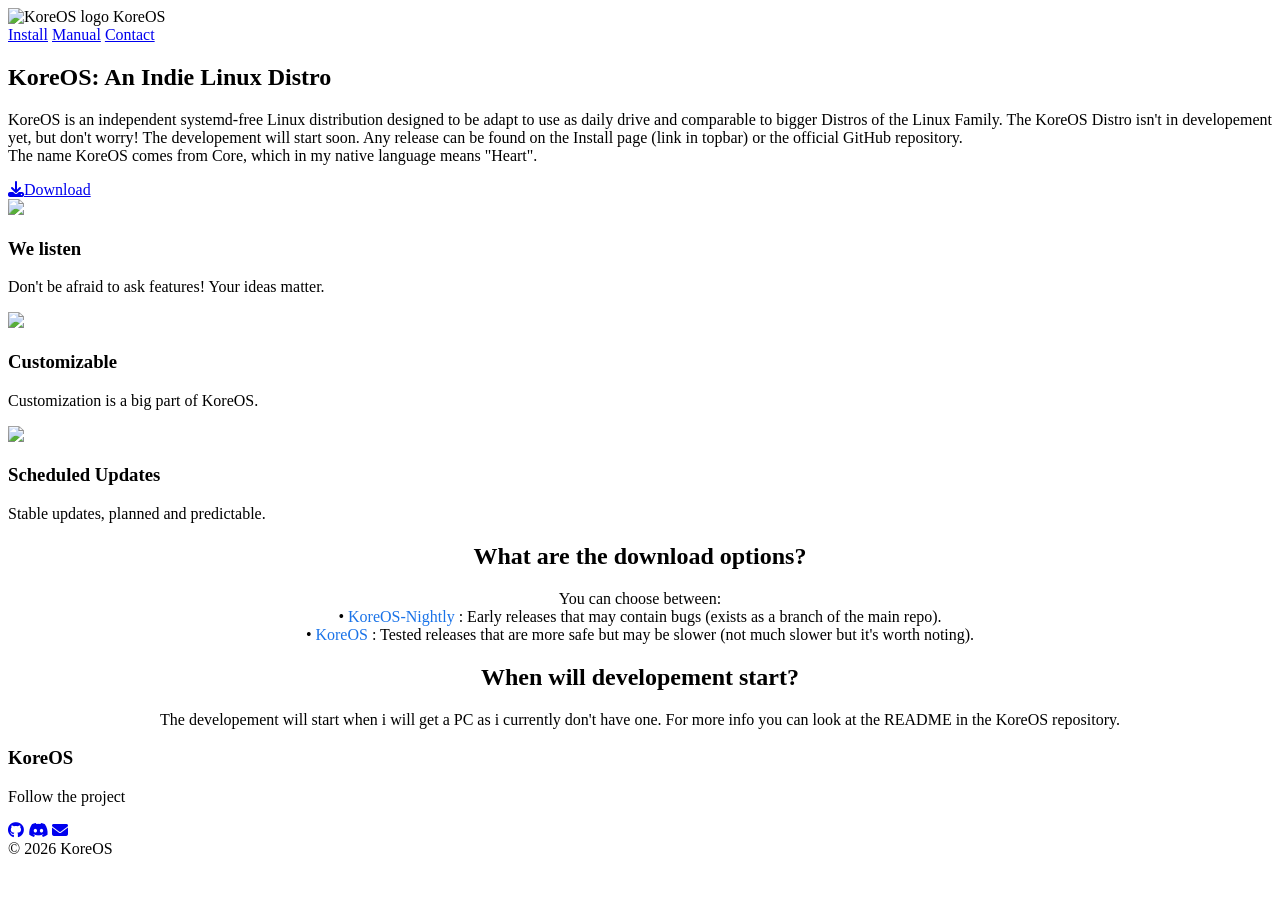
==== index.html @ 4c3ecb5a "adjusted links to the new URLs" ====
<!doctype html>
<html>
  <head>
    <meta name="viewport" content="width=device-width, initial-scale=1.0" />
    <meta
      name="description"
      content="KoreOS is an independent Linux Distribution designed for daily use, offering stability, customization, and a user-focused experience."
    />
    <link rel="stylesheet" href="style.css" />

    <!-- Icons (Font Awesome) -->
    <link
      rel="stylesheet"
      href="https://cdnjs.cloudflare.com/ajax/libs/font-awesome/6.5.0/css/all.min.css"
    />
    <link
      rel="stylesheet"
      href="https://cdn.jsdelivr.net/npm/@fontsource/jetbrains-mono@5.0.20/index.min.css"
    />
    <link
      rel="stylesheet"
      href="https://cdn.jsdelivr.net/npm/@fontsource/fraunces@5.2.9/index.css"
    />

    <link rel="icon" type="image/png" href="icon.png" />
    <title>KoreOS - Linux-Based Operating System</title>
  </head>

  <body>
    <header class="topbar">
      <div class="logo">
        <img src="icon.png" alt="KoreOS logo" />
        <span>KoreOS</span>
      </div>

      <nav class="nav-links">
        <a href="https://The-KoreOS-Project.github.io/Install">Install</a>
        <a href="https://The-KoreOS-Project.github.io/Manual">Manual</a>
        <!--<a href="https://The-KoreOS-Project.github.io/News">News</a>-->
        <a href="mailto:nixdev888@gmail.com">Contact</a>
      </nav>
    </header>

    <!-- HERO -->
    <section class="hero fade">
      <div class="hero-card">
        <h1>KoreOS: An Indie Linux Distro</h1>
        <!-- BUG: Font won't apply and isn't computed -->
        <p>
          KoreOS is an independent systemd-free Linux distribution designed to
          be adapt to use as daily drive and comparable to bigger Distros of the
          Linux Family. The KoreOS Distro isn't in developement yet, but don't
          worry! The developement will start soon. Any release can be found on
          the Install page (link in topbar) or the official GitHub
          repository.<br />The name KoreOS comes from Core, which in my native
          language means "Heart".
        </p>
      </div>
    </section>

    <!-- INSTALL REDIRECT -->
    <div class="down-btn fade">
      <a href="https://The-KoreOS-Project.github.io/Install">
        <i class="fa-solid fa-download"></i>Download
      </a>
    </div>

    <!-- SCREENSHOT -->
    <section class="fade">
      <div class="scrsht"></div>
    </section>

    <!-- FEATURES -->
    <section class="features fade">
      <div class="feature-container">
        <div class="feature">
          <div class="icon"><img src="listen.jpg" /></div>
          <h3>We listen</h3>
          <p>Don't be afraid to ask features! Your ideas matter.</p>
        </div>

        <div class="feature">
          <div class="icon"><img src="customization.png" /></div>
          <h3>Customizable</h3>
          <p>Customization is a big part of KoreOS.</p>
        </div>

        <div class="feature">
          <div class="icon"><img src="bestofworlds.jpg" /></div>
          <h3>Scheduled Updates</h3>
          <p>Stable updates, planned and predictable.</p>
        </div>
      </div>
    </section>

    <!-- QUESTIONS -->
    <section class="questions fade">
      <h2 align="center">What are the download options?</h2>
      <p align="center">
        You can choose between:<br />
        • <span style="color: #1a73e8">KoreOS-Nightly</span> : Early releases
        that may contain bugs (exists as a branch of the main repo).<br />
        • <span style="color: #1a73e8">KoreOS</span> : Tested releases that are
        more safe but may be slower (not much slower but it's worth noting).
      </p>

      <h2 align="center">When will developement start?</h2>
      <p align="center">
        The developement will start when i will get a PC as i currently don't
        have one. For more info you can look at the README in the KoreOS
        repository.
      </p>
    </section>

    <!-- FOOTER -->
    <footer class="footer fade">
      <div class="footer-content">
        <h3>KoreOS</h3>
        <p>Follow the project</p>

        <div class="socials">
          <a href="https://github.com/The-KoreOS-Project/KoreOS"
            ><i class="fa-brands fa-github"></i
          ></a>
          <a href="https://discord.gg/JJ9jdAQJpT"
            ><i class="fa-brands fa-discord"></i
          ></a>
          <a href="mailto:nixdev888@gmail.com"
            ><i class="fa-solid fa-envelope"></i
          ></a>
        </div>

        <div class="copy">© 2026 KoreOS</div>
      </div>
    </footer>

    <!-- SCROLL FADE-->
    <script>
      const observer = new IntersectionObserver((entries) => {
        entries.forEach((entry) => {
          if (entry.isIntersecting) {
            entry.target.classList.add("show");
          }
        });
      });

      document.querySelectorAll(".fade").forEach((el) => observer.observe(el));
    </script>
  </body>
</html>
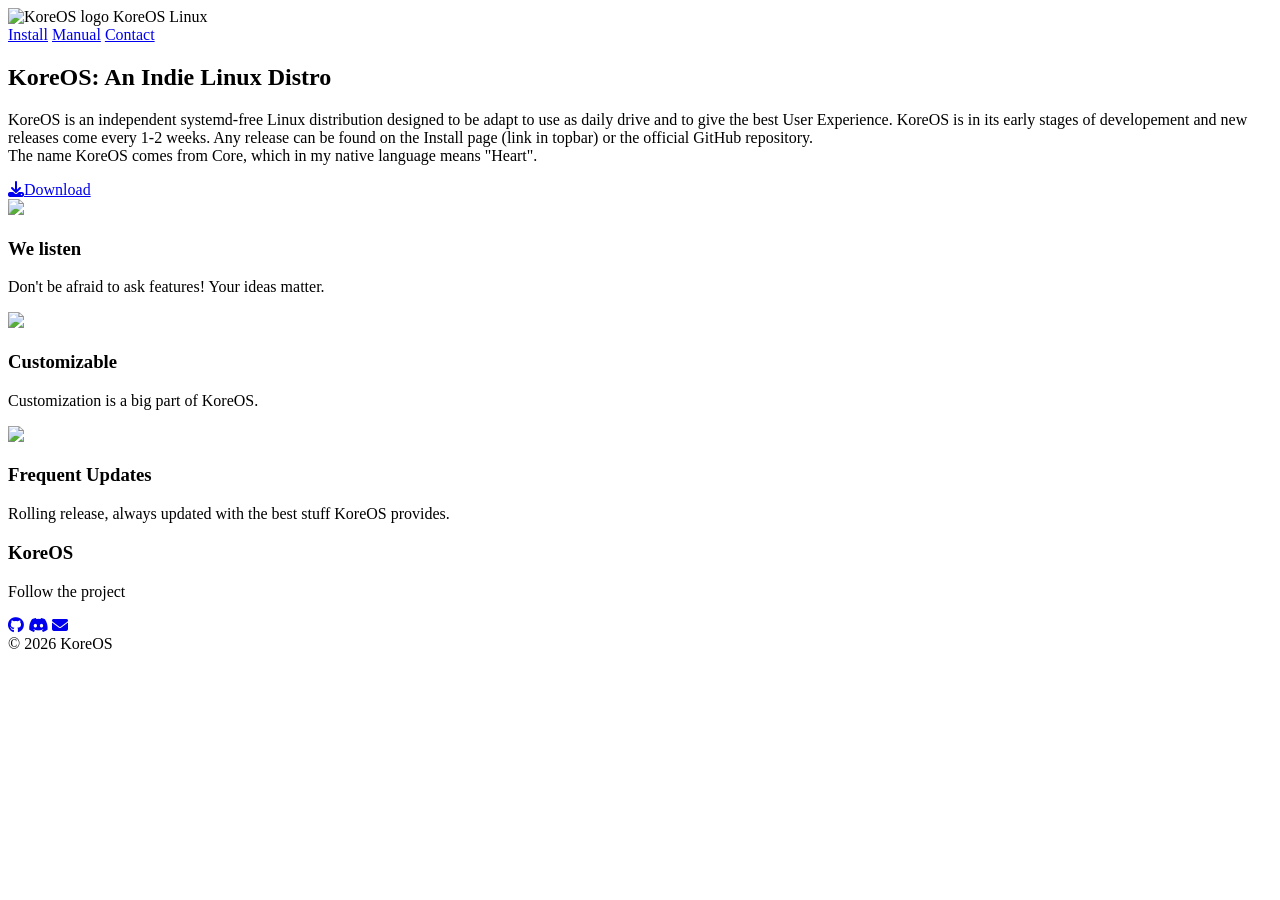
==== commit e7095b40: "Updated Install/ and the main page" ====
--- a/index.html
+++ b/index.html
@@ -1,10 +1,10 @@
-<!doctype html>
+<!DOCTYPE html>
 <html>
   <head>
     <meta name="viewport" content="width=device-width, initial-scale=1.0" />
     <meta
       name="description"
-      content="KoreOS is an independent Linux Distribution designed for daily use, offering stability, customization, and a user-focused experience."
+      content="KoreOS is an independent Linux Distribution designed for daily use, offering control, customization, and a great user experience."
     />
     <link rel="stylesheet" href="style.css" />
 
@@ -30,7 +30,7 @@
     <header class="topbar">
       <div class="logo">
         <img src="icon.png" alt="KoreOS logo" />
-        <span>KoreOS</span>
+        <span>KoreOS Linux</span>
       </div>
 
       <nav class="nav-links">
@@ -48,9 +48,7 @@
         <!-- BUG: Font won't apply and isn't computed -->
         <p>
           KoreOS is an independent systemd-free Linux distribution designed to
-          be adapt to use as daily drive and comparable to bigger Distros of the
-          Linux Family. The KoreOS Distro isn't in developement yet, but don't
-          worry! The developement will start soon. Any release can be found on
+          be adapt to use as daily drive and to give the best User Experience. KoreOS is in its early stages of developement and new releases come every 1-2 weeks. Any release can be found on
           the Install page (link in topbar) or the official GitHub
           repository.<br />The name KoreOS comes from Core, which in my native
           language means "Heart".
@@ -65,7 +63,7 @@
       </a>
     </div>
 
-    <!-- SCREENSHOT -->
+    <!-- temp SCREENSHOT placeholder, add soon -->
     <section class="fade">
       <div class="scrsht"></div>
     </section>
@@ -87,29 +85,10 @@
 
         <div class="feature">
           <div class="icon"><img src="bestofworlds.jpg" /></div>
-          <h3>Scheduled Updates</h3>
-          <p>Stable updates, planned and predictable.</p>
+          <h3>Frequent Updates</h3>
+          <p>Rolling release, always updated with the best stuff KoreOS provides.</p>
         </div>
       </div>
-    </section>
-
-    <!-- QUESTIONS -->
-    <section class="questions fade">
-      <h2 align="center">What are the download options?</h2>
-      <p align="center">
-        You can choose between:<br />
-        • <span style="color: #1a73e8">KoreOS-Nightly</span> : Early releases
-        that may contain bugs (exists as a branch of the main repo).<br />
-        • <span style="color: #1a73e8">KoreOS</span> : Tested releases that are
-        more safe but may be slower (not much slower but it's worth noting).
-      </p>
-
-      <h2 align="center">When will developement start?</h2>
-      <p align="center">
-        The developement will start when i will get a PC as i currently don't
-        have one. For more info you can look at the README in the KoreOS
-        repository.
-      </p>
     </section>
 
     <!-- FOOTER -->
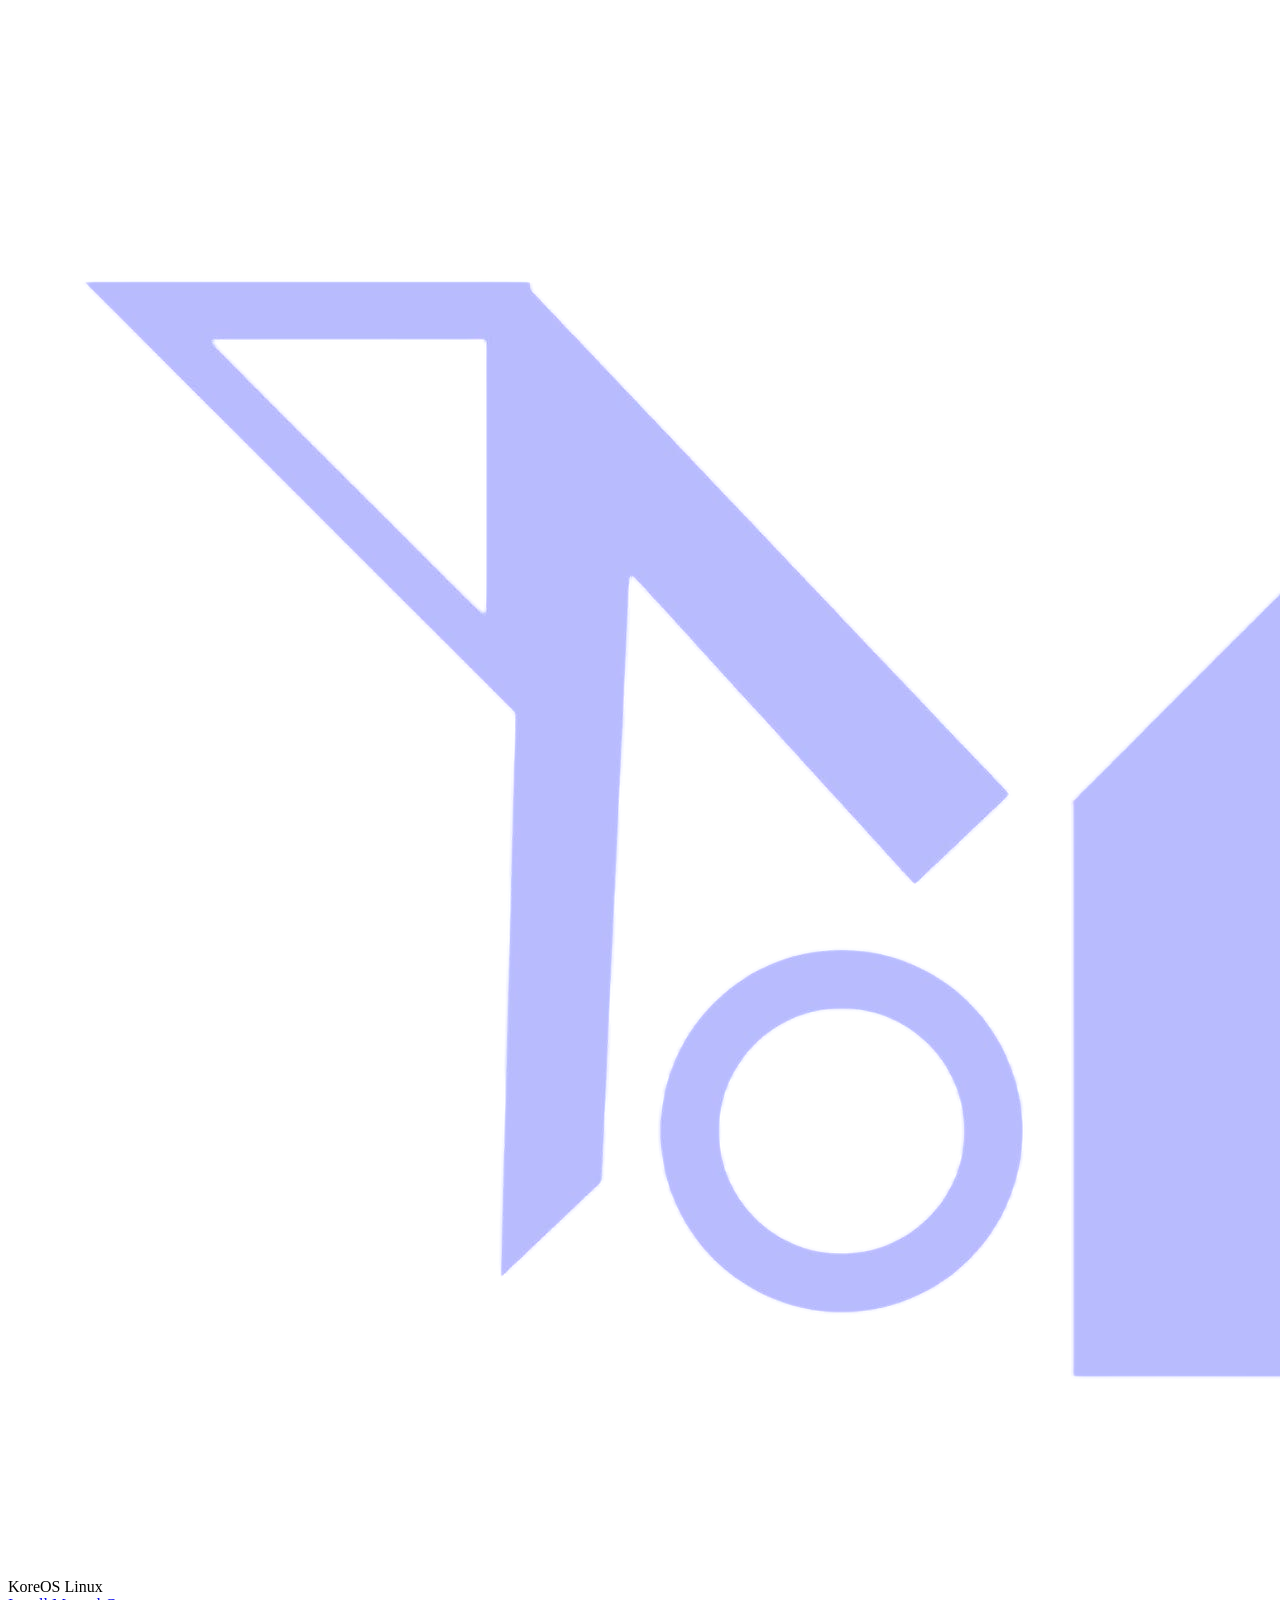
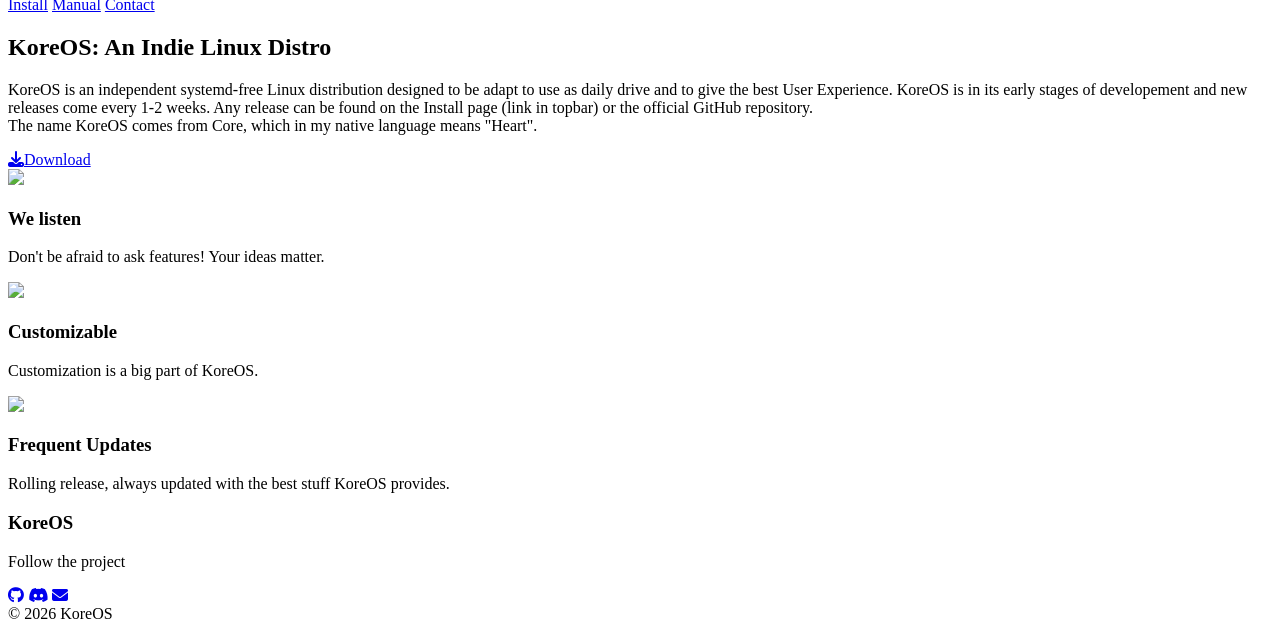
==== commit 35ab661a: "Updated logo" ====
--- a/index.html
+++ b/index.html
@@ -22,14 +22,14 @@
       href="https://cdn.jsdelivr.net/npm/@fontsource/fraunces@5.2.9/index.css"
     />
 
-    <link rel="icon" type="image/png" href="icon.png" />
+    <link rel="icon" type="image/png" href="kicon.png" />
     <title>KoreOS - Linux-Based Operating System</title>
   </head>
 
   <body>
     <header class="topbar">
       <div class="logo">
-        <img src="icon.png" alt="KoreOS logo" />
+        <img src="kicon.png" alt="KoreOS logo" />
         <span>KoreOS Linux</span>
       </div>
 
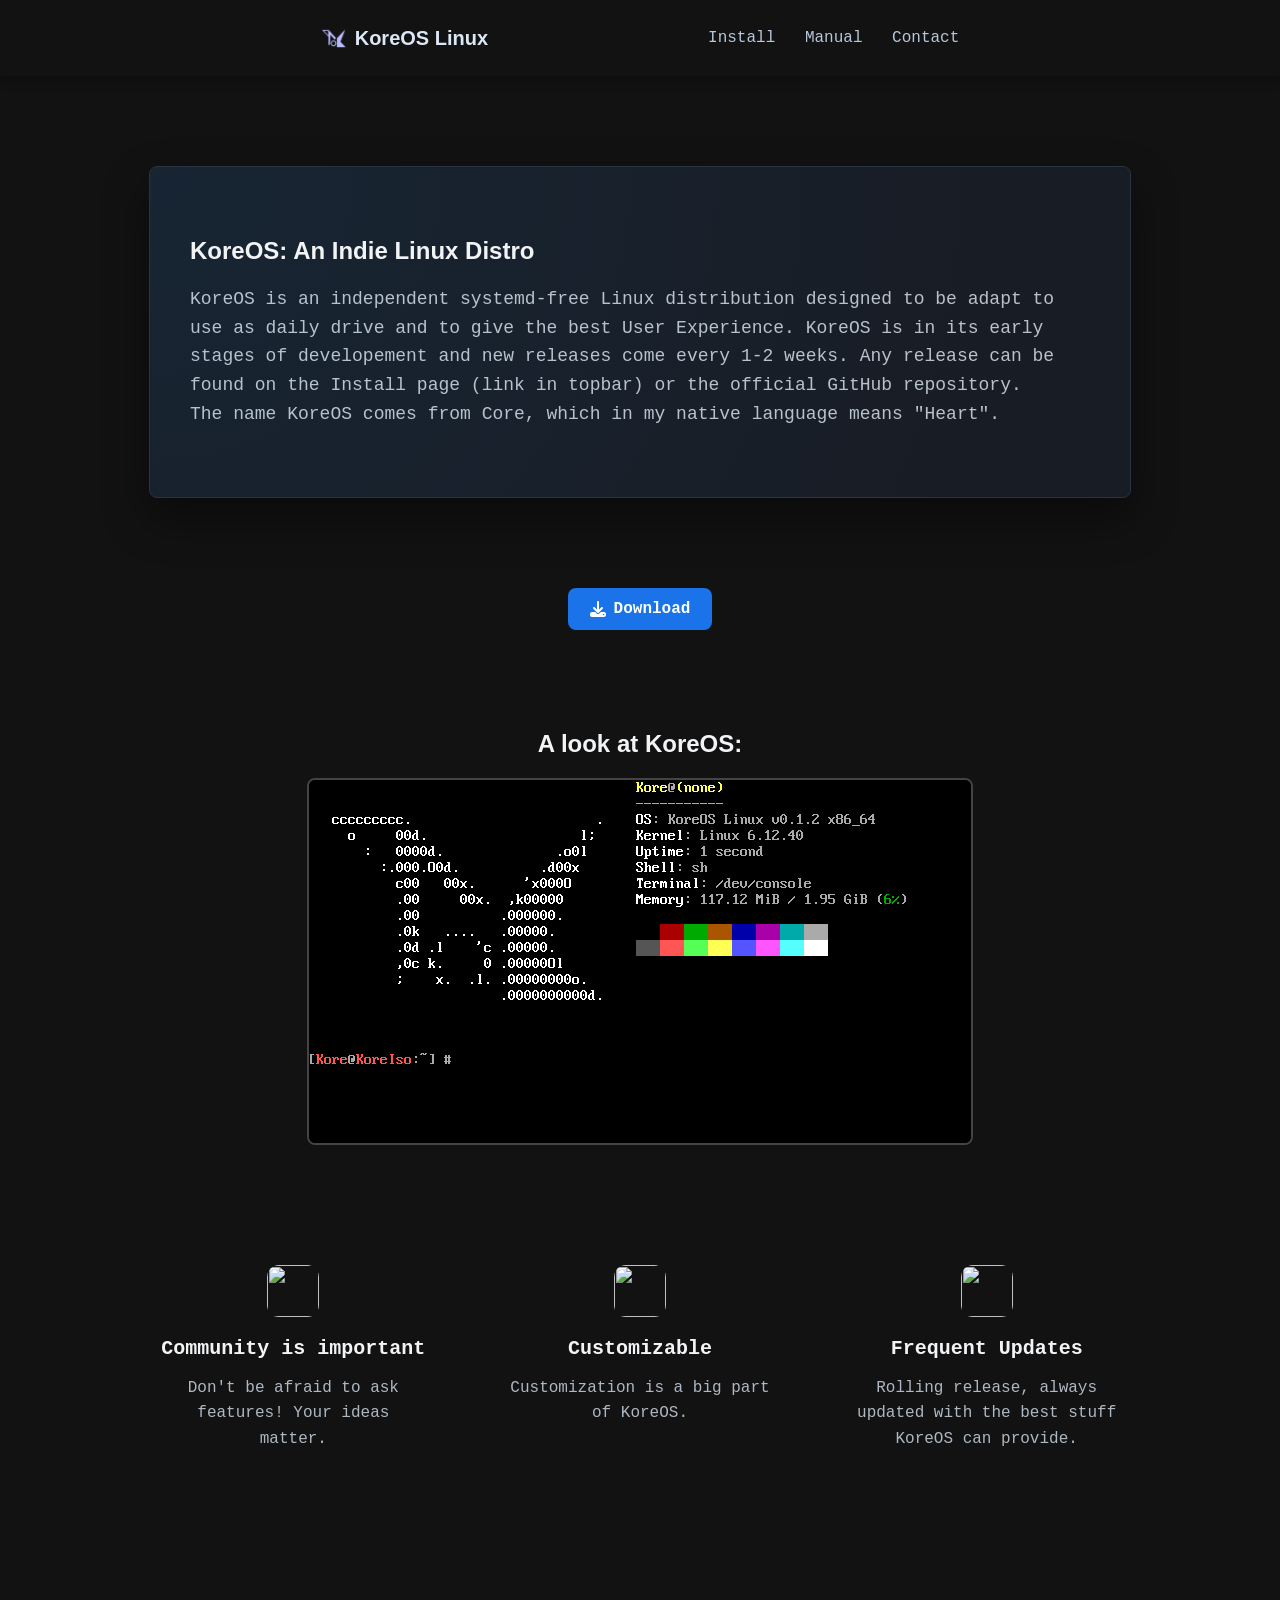
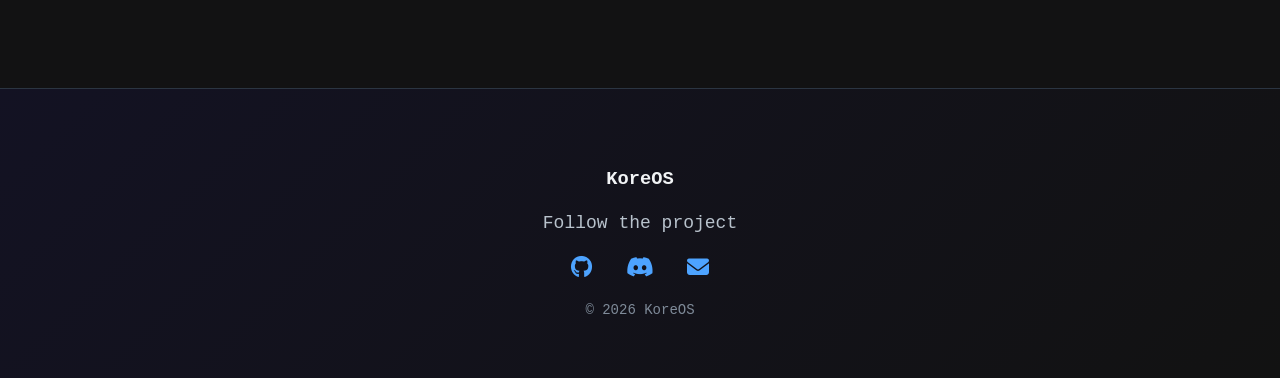
==== commit 56df61aa: "Updated design and added screenshot on home page" ====
--- a/index.html
+++ b/index.html
@@ -63,9 +63,14 @@
       </a>
     </div>
 
-    <!-- temp SCREENSHOT placeholder, add soon -->
+    <!-- -->
     <section class="fade">
-      <div class="scrsht"></div>
+      <div class ="scrsht_title">
+        <h2>A look at KoreOS:</h2>
+      </div>
+      <div class="scrsht">
+        <img src="./kore_0.1.3_screenshot.png">
+      </div>
     </section>
 
     <!-- FEATURES -->
@@ -73,7 +78,7 @@
       <div class="feature-container">
         <div class="feature">
           <div class="icon"><img src="listen.jpg" /></div>
-          <h3>We listen</h3>
+          <h3>Community is important</h3>
           <p>Don't be afraid to ask features! Your ideas matter.</p>
         </div>
 
@@ -86,7 +91,7 @@
         <div class="feature">
           <div class="icon"><img src="bestofworlds.jpg" /></div>
           <h3>Frequent Updates</h3>
-          <p>Rolling release, always updated with the best stuff KoreOS provides.</p>
+          <p>Rolling release, always updated with the best stuff KoreOS can provide.</p>
         </div>
       </div>
     </section>
--- a/style.css
+++ b/style.css
@@ -0,0 +1,263 @@
+body {
+  margin: 0;
+  font-family: "JetBrains Mono", monospace, sans-serif;
+  background-color: #121213;
+  color: #f1f3f5;
+}
+
+/* TOP BAR */
+.topbar {
+  display: flex;
+  justify-content: center;
+  align-items: center;
+  padding: 25px 40px;
+  background-color: #121212;
+  box-shadow: 0 3px 12px rgba(0, 0, 0, 0.4);
+  position: sticky;
+  top: 0;
+  z-index: 100;
+  gap: 200px;
+}
+
+.logo {
+  display: flex;
+  align-items: center;
+  gap: 8px;
+  font-size: 20px;
+  font-weight: bold;
+  color: #dce7f5;
+  line-height: 1;
+}
+
+.logo img {
+  width: 26px;
+  height: 26px;
+  object-fit: contain;
+  display: block;
+  border-radius: 6px;
+}
+
+.logo span {
+  font-family: "Fraunces", "JetBrains Mono", sans-serif;
+}
+
+.nav-links a {
+  color: #b7c7d9;
+  text-decoration: none;
+  margin-left: 20px;
+  font-weight: 500;
+}
+
+.nav-links a:hover {
+  color: #4da3ff;
+}
+
+/* HERO */
+.hero {
+  display: flex;
+  justify-content: center;
+  margin: 90px auto;
+  padding: 0 20px;
+}
+
+.hero-card {
+  max-width: 900px;
+  padding: 50px 40px;
+  border-radius: 8px;
+
+  background:
+    radial-gradient(circle at top left, rgba(22, 82, 128, 0.17), transparent 40%),
+    radial-gradient(circle at bottom right, rgba(22, 82, 128, 0.08), transparent 50%),
+    #181c24;
+
+  background-size: 220% 220%;
+  animation: heroGlow 16s ease-in-out infinite;
+
+  border: 1px solid #2a3340;
+  box-shadow: 0 20px 45px rgba(0, 0, 0, 0.45);
+
+  position: relative;
+  overflow: hidden;
+}
+
+.hero-card h1 {
+  font-family: "Fraunces", "JetBrains Mono", sans-serif;
+}
+
+/* GRADIENT EFFECT */
+.hero-card > * {
+  position: relative;
+  z-index: 1;
+}
+
+@keyframes heroGlow {
+  0% {
+    background-position: 0% 50%;
+  }
+
+  25% {
+    background-position: 100% 30%;
+  }
+
+  50% {
+    background-position: 80% 100%;
+  }
+
+  75% {
+    background-position: 20% 70%;
+  }
+
+  100% {
+    background-position: 0% 50%;
+  }
+}
+
+p {
+  font-size: 18px;
+  color: #b8c2cc;
+  line-height: 1.6;
+}
+
+/* BUTTON */
+.down-btn {
+  display: flex;
+  justify-content: center;
+  margin: 40px 0 80px;
+}
+
+.down-btn a {
+  background: #1a73e8;
+  color: white;
+  padding: 12px 22px;
+  border-radius: 8px;
+  text-decoration: none;
+  font-weight: bold;
+  transition: 0.2s;
+
+  display: flex;
+  align-items: center;
+  gap: 8px;
+}
+
+.down-btn a:hover {
+  background: #155fc0;
+  transform: translateY(-2px);
+}
+
+/* SCREENSHOT */
+.scrsht_title {
+  display: flex;
+  justify-content: center;
+  font-family: "Fraunces", "JetBrains Mono", sans-serif;
+}
+
+.scrsht {
+  display: flex;
+  justify-content: center;
+}
+
+.scrsht img {
+  width: 662px;
+  height: 363px;
+  border: 2px solid #444444;
+  border-radius: 8px;
+}
+
+/* FEATURES */
+.features {
+  padding: 100px 20px;
+}
+
+.feature-container {
+  max-width: 1000px;
+  margin: 0 auto;
+  display: grid;
+  grid-template-columns: repeat(3, 1fr);
+  gap: 40px;
+  text-align: center;
+}
+
+.feature {
+  padding: 20px;
+}
+
+.icon img {
+  width: 52px;
+  height: 52px;
+  object-fit: contain;
+  display: block;
+  margin: 0 auto 15px;
+  border-radius: 12px;
+}
+
+.feature h3 {
+  font-size: 20px;
+  margin-bottom: 10px;
+  color: #f1f3f5;
+}
+
+.feature p {
+  font-size: 16px;
+  color: #aeb8c2;
+}
+
+.questions p {
+  text-align: left;
+  max-width: 700px;
+  margin: 0 auto;
+}
+
+/* FOOTER */
+.footer {
+  background: linear-gradient(135deg, #131223, #121212);
+  border-top: 1px solid #2b3542;
+  padding: 60px 20px;
+  margin-top: 100px;
+}
+
+.footer-content {
+  text-align: center;
+}
+
+.socials a {
+  margin: 0 12px;
+  font-size: 22px;
+  color: #4da3ff;
+  transition: 0.2s;
+}
+
+.socials a:hover {
+  color: #82c3ff;
+}
+
+.copy {
+  margin-top: 20px;
+  font-size: 14px;
+  color: #7f8b99;
+}
+
+/* SCROLL FADE */
+.fade {
+  opacity: 0;
+  transform: translateY(30px);
+  transition: all 0.6s ease;
+}
+
+.fade.show {
+  opacity: 1;
+  transform: translateY(0);
+}
+
+/* MOBILE */
+@media (max-width: 768px) {
+  .feature-container {
+    grid-template-columns: 1fr;
+  }
+
+  h1 {
+    font-size: 32px;
+  }
+  hero-card {
+        animation: none;
+  }
+}
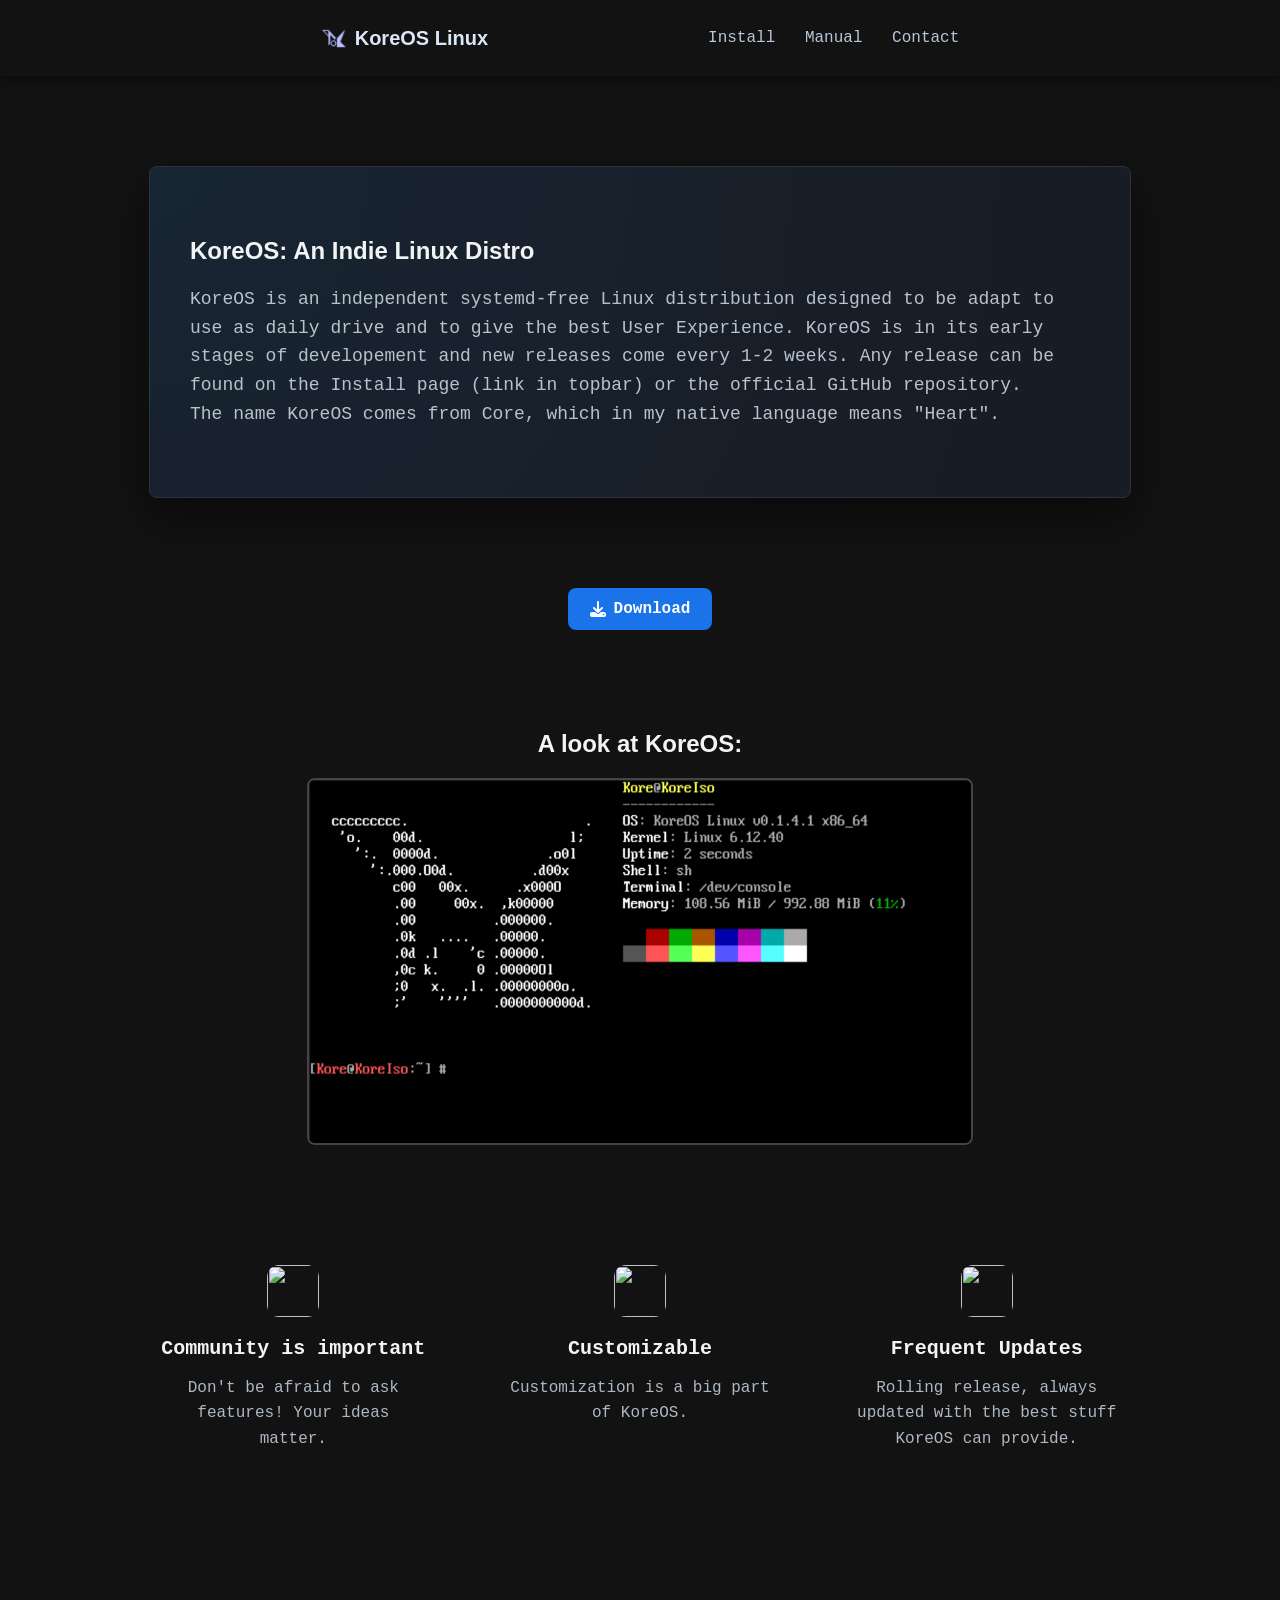
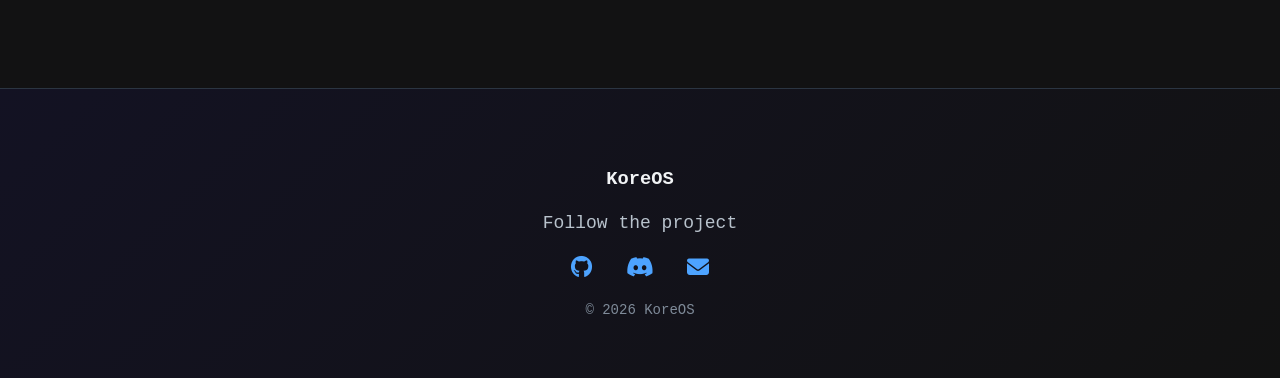
==== commit 07dda72a: "Updated website for v0.1.4.1" ====
--- a/index.html
+++ b/index.html
@@ -69,7 +69,7 @@
         <h2>A look at KoreOS:</h2>
       </div>
       <div class="scrsht">
-        <img src="./kore_0.1.3_screenshot.png">
+        <img src="./kore_0.1.4.1_screenshot.png">
       </div>
     </section>
 
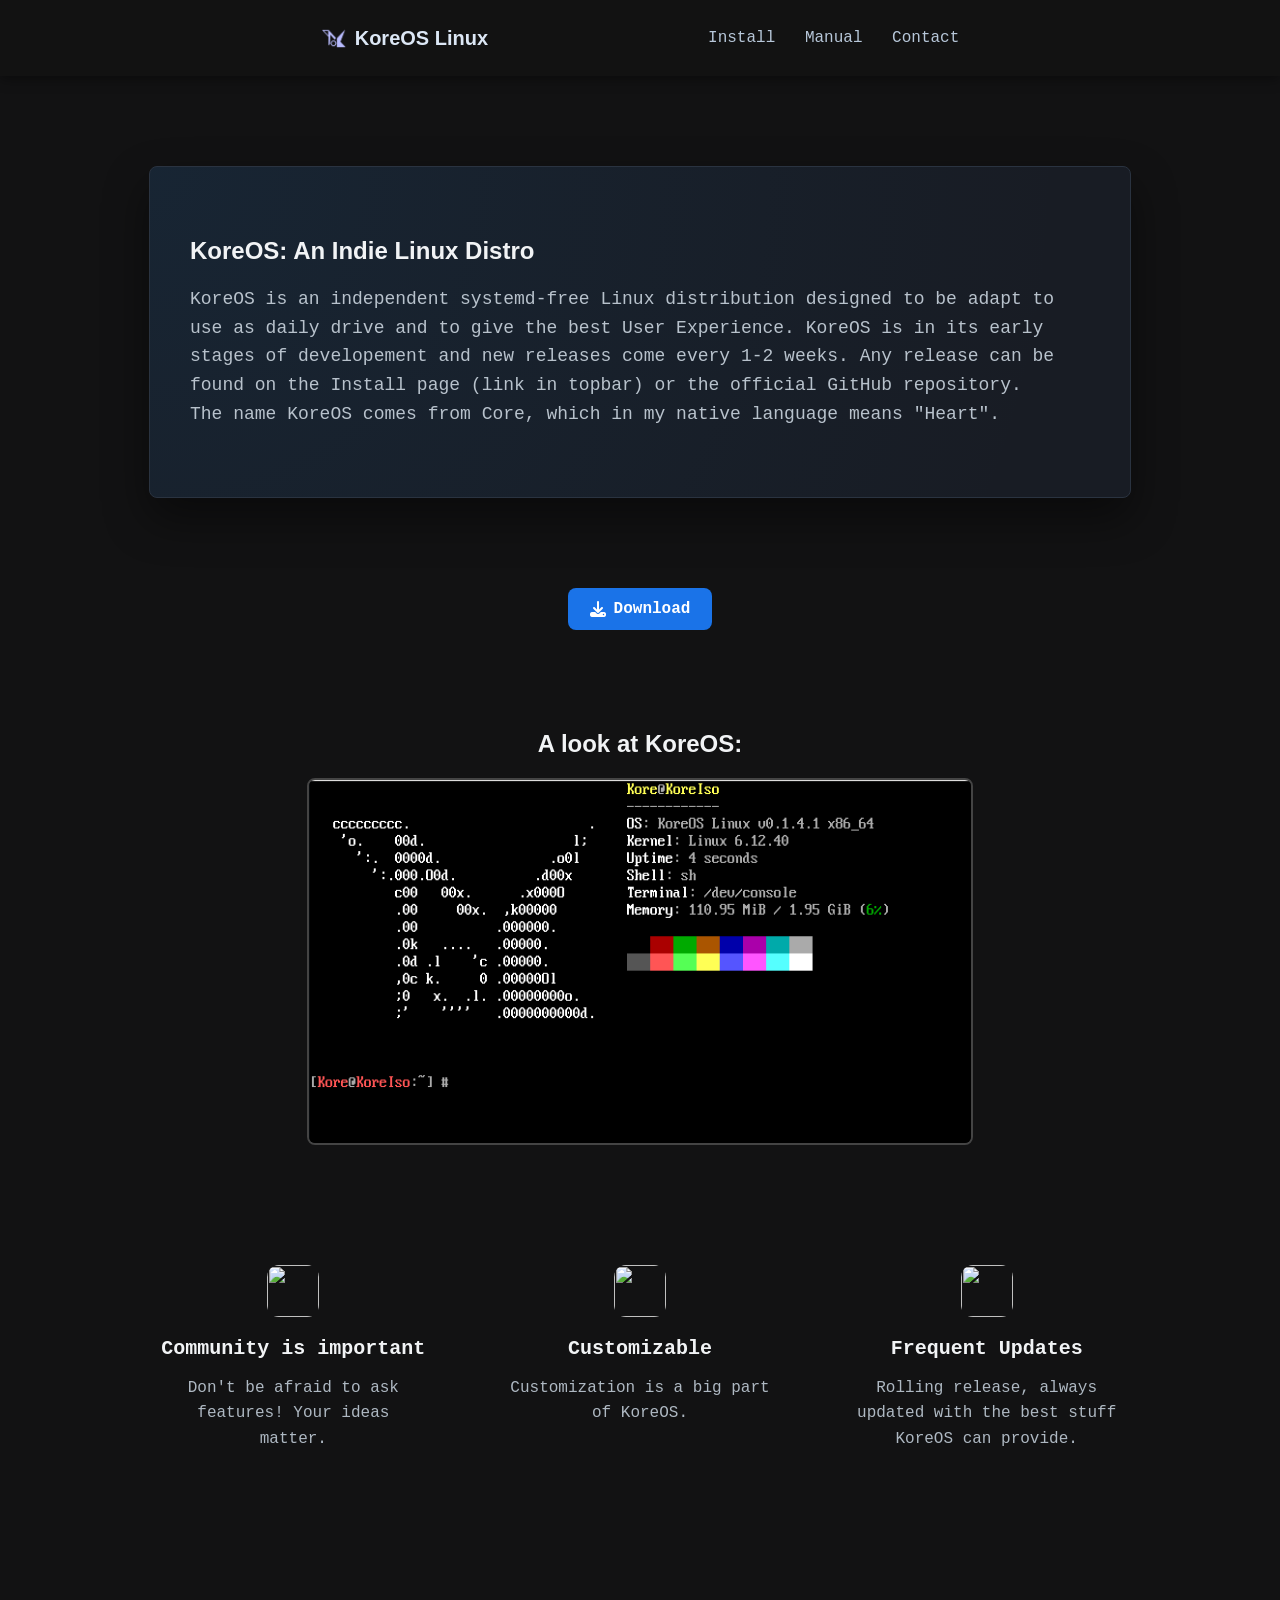
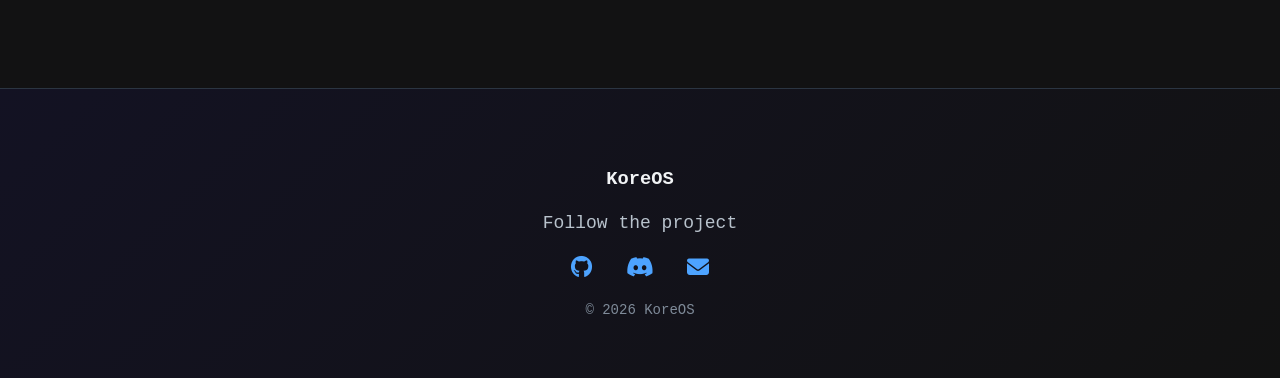
==== commit ff88e364: "." ====
--- a/index.html
+++ b/index.html
@@ -69,7 +69,7 @@
         <h2>A look at KoreOS:</h2>
       </div>
       <div class="scrsht">
-        <img src="./kore_0.1.4.1_screenshot.png">
+        <img src="./kore_0.1.5_screenshot.png">
       </div>
     </section>
 
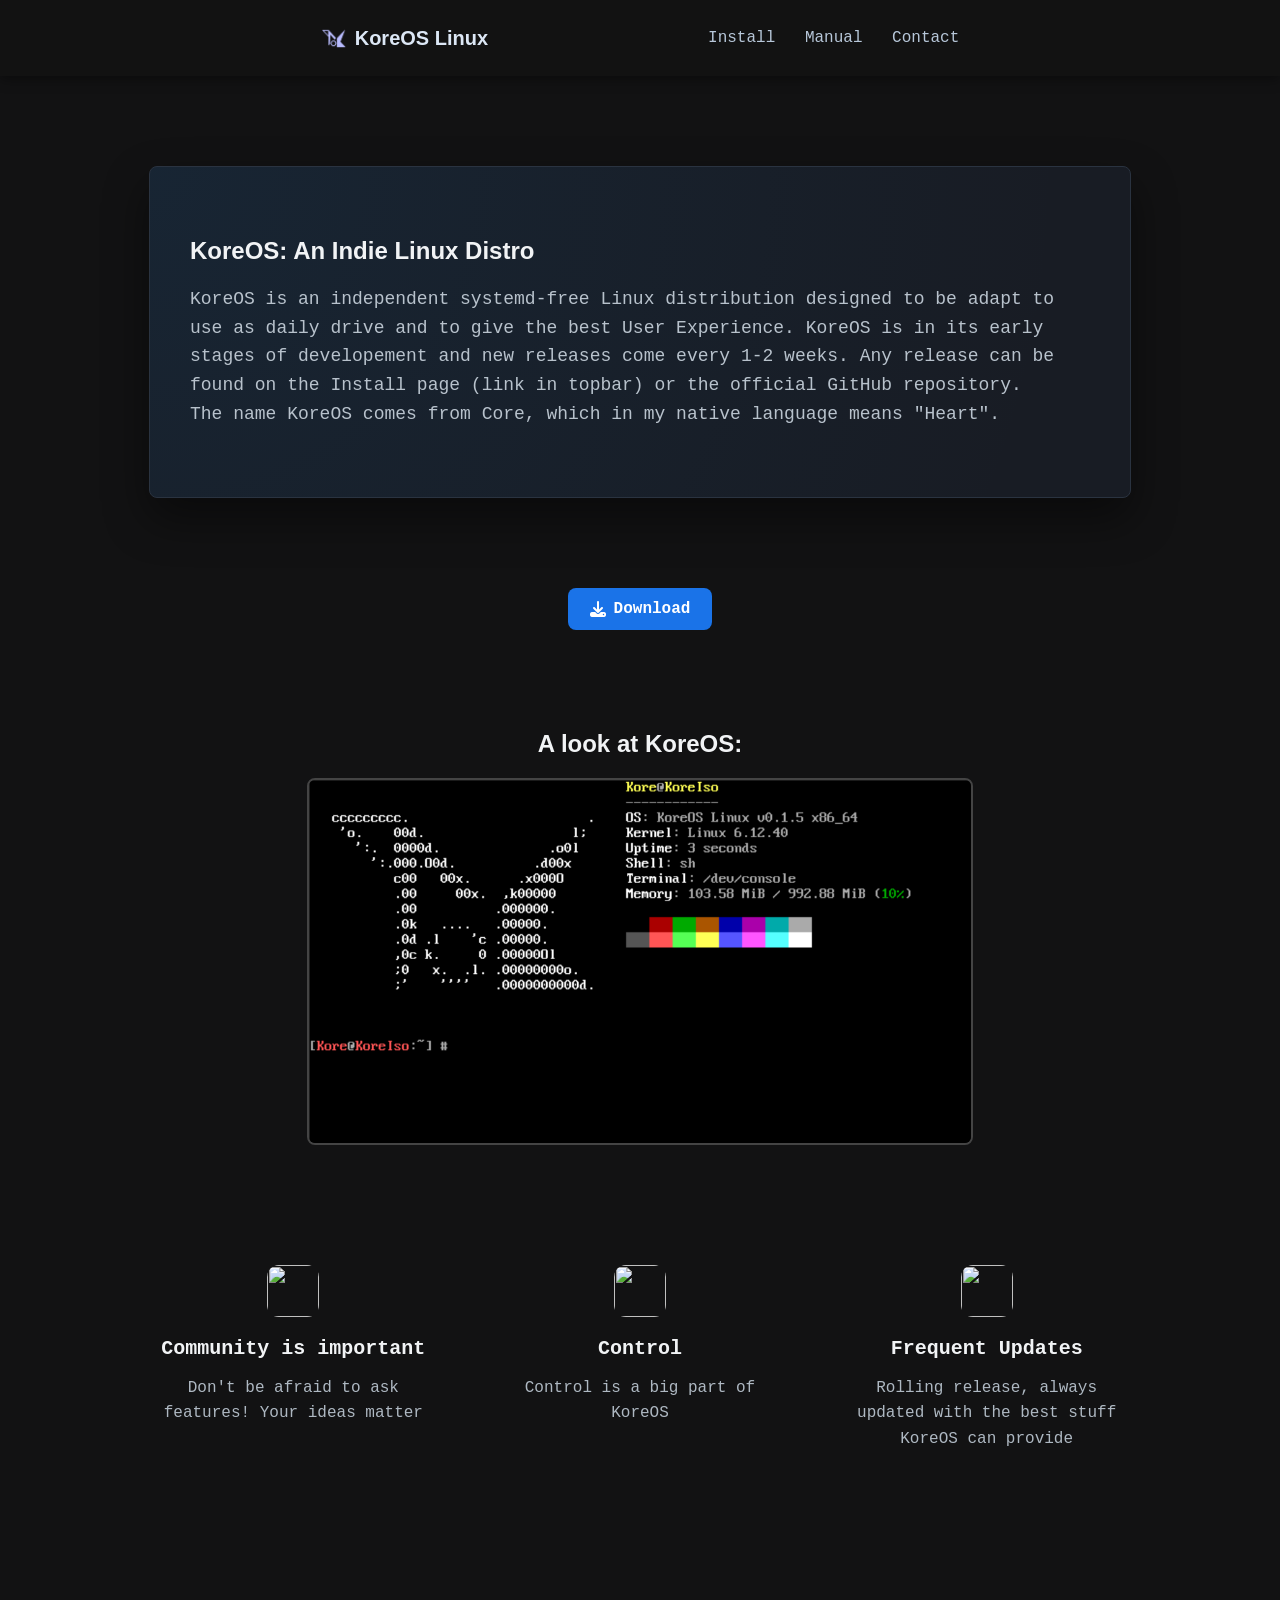
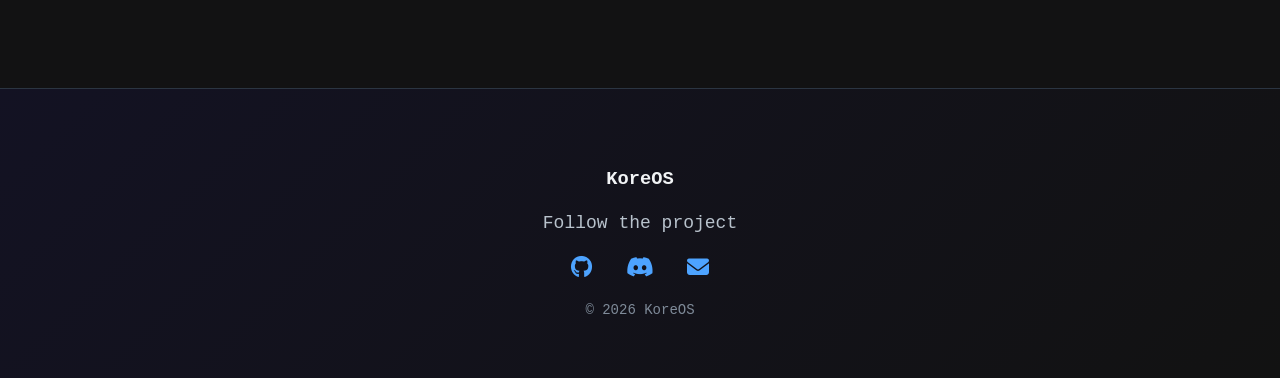
==== commit 2501fc48: "." ====
--- a/index.html
+++ b/index.html
@@ -79,19 +79,19 @@
         <div class="feature">
           <div class="icon"><img src="listen.jpg" /></div>
           <h3>Community is important</h3>
-          <p>Don't be afraid to ask features! Your ideas matter.</p>
+          <p>Don't be afraid to ask features! Your ideas matter</p>
         </div>
 
         <div class="feature">
           <div class="icon"><img src="customization.png" /></div>
-          <h3>Customizable</h3>
-          <p>Customization is a big part of KoreOS.</p>
+          <h3>Control</h3>
+          <p>Control is a big part of KoreOS</p>
         </div>
 
         <div class="feature">
           <div class="icon"><img src="bestofworlds.jpg" /></div>
           <h3>Frequent Updates</h3>
-          <p>Rolling release, always updated with the best stuff KoreOS can provide.</p>
+          <p>Rolling release, always updated with the best stuff KoreOS can provide</p>
         </div>
       </div>
     </section>
